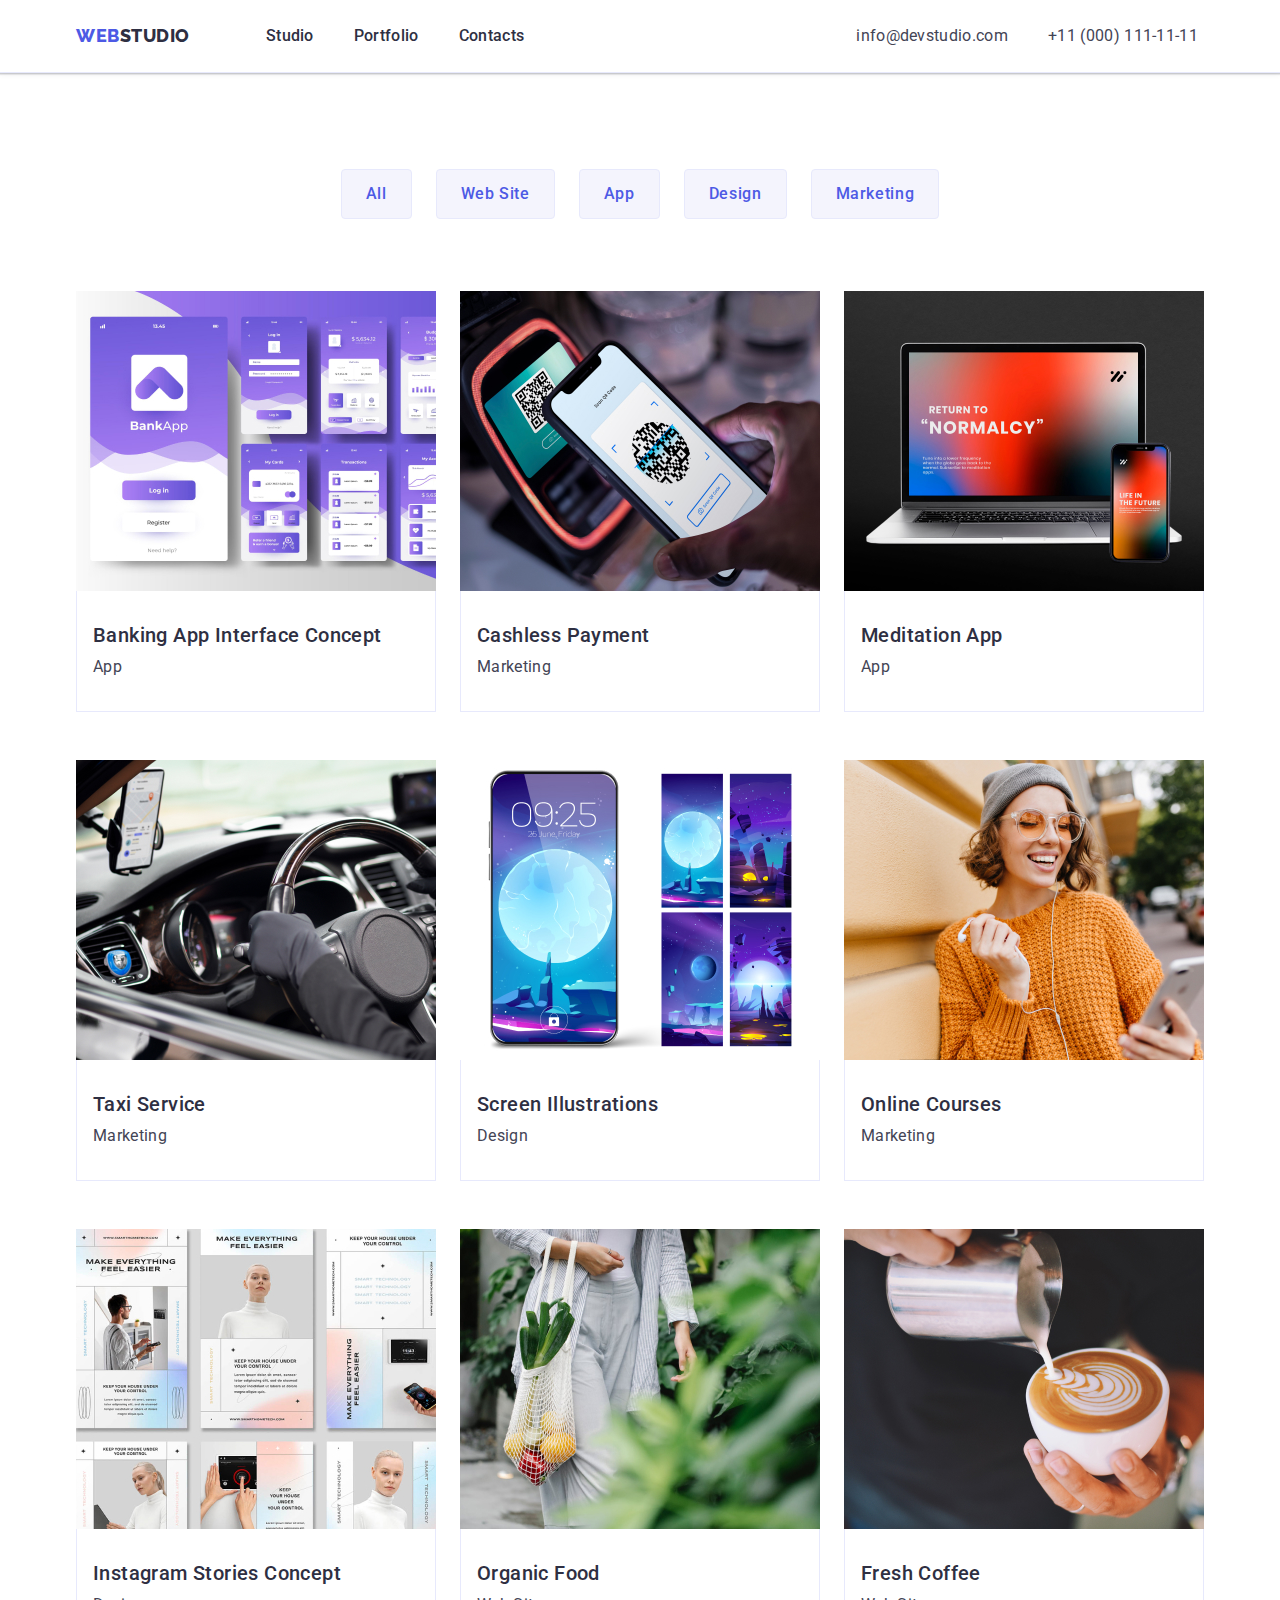
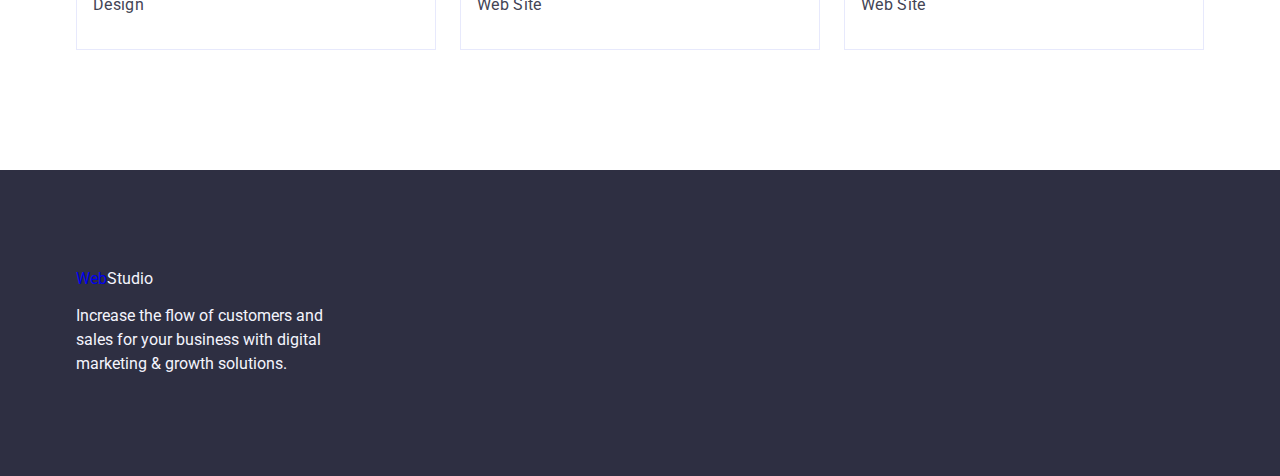
==== portfolio.html @ 4f250718 "Initial commit" ====
<!DOCTYPE html>
<html lang="en">

<head>
    <meta charset="UTF-8">
    <meta http-equiv="X-UA-Compatible" content="IE=edge">
    <meta name="viewport" content="width=device-width, initial-scale=1.0">
    <title>Document</title>
<link rel="preconnect" href="https://fonts.googleapis.com">
<link rel="preconnect" href="https://fonts.gstatic.com" crossorigin>
<link href="https://fonts.googleapis.com/css2?family=Raleway:wght@800&family=Roboto:wght@400;500;700;900&display=swap"
    rel="stylesheet">
<link 
      rel="stylesheet" 
      href="https://cdnjs.cloudflare.com/ajax/libs/modern-normalize/0.6.0/modern-normalize.min.css">
    <link rel="stylesheet" href="./css/style.css">
</head>



<body>
   

        <!--HEAD-->
        <header class="page-header">
            <div class="container main-nav">

                <nav class="main-nav">
                    <a href="./index.html" class="logo-header link">Web<span class="style">Studio</span></a>
        
        
                    <ul class="site-nav list">
                        <li class="item">
                            <a href="./index.html" class="link">Studio</a>
                        </li>
                        <li class="item">
                            <a href="./portfolio.html" class="link">Portfolio</a>
                        </li>
                        <li class="item">
                             <a href="" class="link">Contacts</a>
                        </li>
                    </ul>
                </nav>
                <address class="contact">
                    <ul class="address list">
                      <li class="add"><a class="address-item link" href="mailto:info@devstudio.com">info@devstudio.com</a></li>  
                      <li class="add"><a class="address-item link" href="tel:+110001111111">+11 (000) 111-11-11</a></li>  
                    
                    </ul>
        
                </address>
            </div>
        </header>
        <!--HEAD-END-->
    <main>
    <!--BUTTON-->
    <section class="section-flex">
        <div class="container">
        <h1 hidden>Portfolio</h1>

            <ul class="button list">
                <li class="button-flex"><button class="button-portfolio" type="button">All</button></li>
                <li class="button-flex"><button class="button-portfolio" type="button">Web Site</button></li>
                <li class="button-flex"><button class="button-portfolio" type="button">App</button></li>
                <li class="button-flex"><button class="button-portfolio" type="button">Design</button></li>
                <li class="button-flex"><button class="button-portfolio" type="button">Marketing</button></li>
            </ul>
        
            <ul class="list flex-portfolio">
                    <li class="element-portfolio lis">
                        <a href="" class="link portfolio-icon">
                            <img  class="imgs"  src="./images/img.jpg" alt="Banking App Interface Concept" width="360">
                            <div class="container-flex">

                                <h2 class="portfolio-title">Banking App Interface Concept</h2>
                                <p class="portfolio-text">App</p>
                            </div>
        
                        </a>
                    </li>
                    <li class="element-portfolio lis">
                        <a href="" class="link portfolio-icon">
                            <img  class="imgs" src="./images/img22.jpg" alt="Cashless Payment" width="360"> 
                            <div class="container-flex">

                                <h2 class="portfolio-title">Cashless Payment</h2>
                                <p class="portfolio-text">Marketing</p>
                            </div>
        
                        </a>
                    </li>
                    <li class="element-portfolio lis">
                        <a href="" class="link portfolio-icon">
                            <img class="imgs" src="./images/img23.jpg" alt="Meditation App" width="360">
                            <div class="container-flex">

                                <h2 class="portfolio-title">Meditation App</h2>
                                <p class="portfolio-text">App</p>
                            </div>
        
                        </a>
                    </li>
                    <li class="element-portfolio lis">
                        <a href="" class="link portfolio-icon">
                            <img class="imgs" src="./images/img24.jpg" alt="Taxi Service" width="360">
                            <div class="container-flex">

                                <h2 class="portfolio-title">Taxi Service</h2>
                                <p class="portfolio-text">Marketing</p>
                            </div>
        
                        </a>
                    </li>
                    <li class="element-portfolio lis">
                        <a href="" class="link portfolio-icon">
        
                            <img class="imgs" src="./images/img25.jpg" alt="Screen Illustrations" width="360">
                            <div class="container-flex">

                                <h2 class="portfolio-title">Screen Illustrations</h2>
                                <p class="portfolio-text">Design</p>
                            </div>
        
                        </a>
                    </li>
                    <li class="element-portfolio lis">
                        <a href="" class="link portfolio-icon">
                            <img class="imgs" src="./images/img26.jpg" alt="Online Courses" width="360">
                            <div class="container-flex">

                                <h2 class="portfolio-title">Online Courses</h2>
                                <p class="portfolio-text">Marketing</p>
                            </div>
        
                        </a>
                    </li>
                    <li class="element-portfolio lis">
                        <a href="" class="link portfolio-icon">
                            <img class="imgs" src="./images/img27.jpg" alt="Instagram Stories Concept" width="360">
                            <div class="container-flex">

                                <h2 class="portfolio-title">Instagram Stories Concept</h2>
                                <p class="portfolio-text">Design</p>
                            </div>
        
                        </a>
                    </li>
                    <li class="element-portfolio lis">
                        <a href="" class="link portfolio-icon">
                            <img class="imgs" src="./images/img28.jpg" alt="Organic Food" width="360">
                            <div class="container-flex">

                                <h2 class="portfolio-title">Organic Food</h2>
                                <p class="portfolio-text">Web Site</p>
                            </div>
        
                        </a>
                    </li>
                    <li class="element-portfolio lis">
                        <a href="" class="link portfolio-icon">
                            <img class="imgs" src="./images/img29.jpg" alt="Fresh Coffee" width="360">
                            <div class="container-flex">

                                <h2 class="portfolio-title">Fresh Coffee</h2>
                                <p class="portfolio-text">Web Site</p>
                            </div>
        
                        </a>
                    </li>
                </ul>
            </div>
    
        </section>
    
        <!--SECTION-END-->
    </main>
        <!--FOOTER-->
        
        <footer class="footer link">
                <div class="container">
                <a href="index.html" class="logo link">Web<span class="span-footer">Studio</span></a>
                <p class="footer-text">Increase the flow of customers and sales for your business with digital marketing & growth solutions.</p>
            </div>
            </footer>
   
    </body>
    </html>
---- css/style.css ----
:root {
--background-page:#FFFFFF;
--background-page-portfolio: #E5E5E5;
--color-logo: #4D5AE5;
--color-span-black: #2E2F42;
--color-span-white: #F4F4FD;
--color-site-nav-normal: #2E2F42;
--color-site-nav-hover: #404bbf;
--color-address-item-normal: #434455;
--color-address-item-hover:  #404bbf;
--background-color-first: #2E2F42;
--color-first-title: #FFFFFF;
--color-first-btn: #FFFFFF;
--background-color-first-btn: #4D5AE5;
--background-color-first-btn-hover: #404BBF;
--color-button-portfolio: #4d5ae5;
--color-button-portfolio-hover: #FFFFFF;
--background-color-button-portfolio: #F4F4FD;
--background-color-button-portfolio-hover: #404BBF;
--background-color-hero: #FFFFFF;
--background-color-section: #FFFFFF;
--color-section-title: #2e2f42;
--color-section-caption: #2e2f42;
--color-portfolio-title: #2e2f42;
--color-section-text-portfolio-text: #434455;
--background-color-next: #F4F4FD;
--background-color-footer: #2E2F42;
--color-footer-text: #F4F4FD;
--background-color-social: #4d5ae5;
--fill: #f4f4fd;
--color-customers-link: #8e8f99;
--color-social-text: #FFFFFF;
--background-color-social-footer-link: #4d5ae5;
--fill-footer-icon: #f4f4fd;
--border-color-customers-link-hover: #404bbf;
--color-customers-link-hover: #404bbf;


}





html {
    box-sizing: inherit;
}

*,
*::before,
*::after {
    box-sizing: border-box;
}






body {
  



   color: #434455;
   background-color: var(--background-page);
   font-family: 'Roboto',sans-serif

}
.page {
color:#2E2F42;
background-color: var(--background-page-portfolio);
}


/*HEADERRRRRRRRRRRRRRRRRRRRRRRRRRRRRRRRRRRRRRRRRRRRRRRRRRRRRRRR*/
.page-header {
    box-shadow: 0px 2px 1px rgba(46, 47, 66, 0.08),
        0px 1px 1px rgba(46, 47, 66, 0.16),
        0px 1px 6px rgba(46, 47, 66, 0.08);;
}
.list {
    list-style: none;
}

.link {
    text-decoration: none;
}
.link.logo {
    text-decoration: none;
}


.container {
    
    margin-left: auto;
    margin-right: auto;
    width: 1158px;
    padding-left: 15px;
    padding-right: 15px;
}

.container-header {
    display: flex;
    align-items: center;
    
  
}

.logo-header {
   
    margin-right: 76px;
   

    font-family: Raleway,sans-serif;
    font-size: 18px;
    line-height: 1.17;
    color: var(--color-logo);
    font-weight: 800;
    letter-spacing: 0.03em;
    text-transform: uppercase;
}





/*site nav*/



span {
    color: var(--color-span-black);
}
.site-nav {
    margin: 0;
    padding: 0;
}
.site-nav {
    display: flex;
    
}


.site-nav .item:not(:last-child) {
    margin-right: 40px;
}





.site-nav .link { 
   display: block;
   padding-top: 24px;
   padding-bottom: 24px;


    font-size: 16px;
    line-height: 1.5;
    color: var(--color-site-nav-normal);
    font-weight: 500;
    letter-spacing: 0.02em;
}

.site-nav .link:hover,
.site-nav .link:focus {
    color: var(--color-site-nav-hover);
}

/*addres*/ 
.address {
    margin: 0;
    padding: 0;
}

.contact {
    font-style: normal;
}
.address {
    display: flex;
    margin-left: 332px;

   
}
.address .add:not(:last-child) {
    margin-right: 40px;
}
.address .link {
    
    
    display: block;
    padding-top: 24px;
    padding-bottom: 24px;
}





 .main-nav {
    display: flex;
    align-items: center;
    
    
 }



/*main*/

/*first-section 111111111111111111111111111111111111111111111*/
.office {
    background-image: linear-gradient(rgba(46, 47, 66, 0.7),
     rgba(46, 47, 66, 0.7)),
     url(../images/people-office2.jpg);
    max-width: 1440px;
    height: 600px;
    background-repeat: no-repeat;
    background-size: cover;
    background-position: center;

}

.office {
    background-color:var(--background-color-first);
    text-align: center;
    padding: 188px 0;
    margin-left: auto;
    margin-right: auto;
   
}
.first-title {
    max-width: 496px;
    margin-top: 0;
    margin-bottom: 48px;
    margin-right: auto;
    margin-left: auto;



    font-size: 56px;
    line-height: 1.07;
    color: var(--color-first-title); 
   
    letter-spacing: 0.02em;
}




.section.list {
    list-style: none;
}
.first-btn {
    display: block;
    min-width: 169px;
    height: 56px;
    border-radius: 4px;
    border: none;
    cursor: pointer;
    margin-right: auto;
    margin-left: auto;

    
    

    font-family: "Roboto", sans-serif;
    font-weight: 500;
    letter-spacing: 0.04em;
    font-size: 16px;
    line-height: 1.5;
    color: var(--color-first-btn);
    background-color: var(--background-color-first-btn);
    cursor: pointer;
    text-align: center;
}

.first-btn:hover,
.first-btn:focus {
    background-color: var(--background-color-first-btn-hover); 
}





.first-btn:hover,
.first-btn:focus {

}




/*2 SECTION   22222222222222222222222222222222222222222222222222222222222222*/




.section-text {
    margin-top: 0;
    margin-bottom: 0;
    text-align: justify;



    font-style: Regular;
    font-size: 16px;
    line-height: 1.5;
    color: var(--color-section-text-portfolio-text);
    letter-spacing: 0.02em;
}

.section {
    padding-top: 120px;
    padding-bottom: 120px;

   
    background-color: var(--background-color-section);
   
}

.flex-caption {
   margin: 0;
   display: flex;
   padding: 0;
  
   
}


.list-item:nth-child(4n) {
    margin-right: 0px;
}

.list-item {
    
    flex-basis: calc((100% - 72px) / 4);
    margin-right: 24px;
    
  
 }
.section-title-flex {
   margin-top: 0;
   margin-bottom: 8px;
    
    font-size: 20px;
    line-height: 1.2;
    color: var(--color-section-title);
    font-weight: 500;
    letter-spacing: 0.02em;

}

.antenna {
    display: flex;
    align-items: center;
    justify-content: center;
    height: 112px;
    background-color: #f4f4fd;
    border-radius: 4px;
    margin-bottom: 8px;
}
  

/*3333333333333333333333333333333333333333333333333*/
.section-three {
    padding-top: 0;
    padding-bottom: 120px;
}
.section-caption {
    margin-bottom: 72px;
    margin-top: 0;

    font-size: 36px;
    line-height: 1.1;
    text-align: center;
    letter-spacing: 0.02em;
    text-transform: capitalize;
    color: var(--color-section-caption);

}

.flex-container {
    display: flex;
    margin: 0;
    padding: 0;
    
}

.picture {
    margin-right: 24px;
    flex-basis: calc((100% - 48px) / 3);
}
.picture:nth-child(3n) {
     margin-right: 0px;
    
}
   


/*444444444444444444444444444444444444444444444444444444*/
.social-link-list {
    padding: 0;
    margin: 0;
}

.social-link-list {
    display: flex;
    justify-content: center;
   gap: 24px;
   
}
.icons {
    width: 40px;
    height: 40px;
    
    
}
.icons:nth-child(4n) {
    margin-right: 0px;
    
}

.social-link {
   
    justify-content: center;
    align-items: center;
    border-radius: 50%;
    width: 100%;
    height: 100%;
    display: flex;
   
    background-color: var(--background-color-social);

}
.social-link:hover,
.social-link:focus {
    background-color: #404bbf;
}
.social-icon {
    fill:var(--fill);
   
}

.flex-caption-next { 
    display: flex;
 
    margin: 0;
    padding: 0;
}

.hero:nth-child(4n) {
    margin-right: 0px;
    
}
.hero {
    flex-basis: calc((100% - 72px) / 4);
    background-color: var(--background-color-hero);
     margin-right: 24px;
    border-radius: 0px 0px 4px 4px;
    box-shadow:  0px 1px 6px rgba(46, 47, 66, 0.08),
        0px 1px 1px rgba(46, 47, 66, 0.16),
        0px 2px 1px rgba(46, 47, 66, 0.08);


}



.next {
    background-color: var(--background-color-next); 
    padding: 120px 0;
}

.flex-next {
    padding: 32px 16px;
    padding: 32px 0;
   
   
}
.section-title {
    margin-top: 0;
    text-align: center;
    margin-bottom: 8px;
    font-size: 20px;
    line-height: 1.2;
    color: var(--color-section-title);
    font-weight: 500;
    letter-spacing: 0.02em;

}
.section-text-flex {
    margin-top: 0;
    margin-bottom: 0;
    text-align: center;
    margin-bottom: 8px;
   
    font-style: Regular;
    font-size: 16px;
    line-height: 1.5;
    color: var(--color-section-text-portfolio-text);
    letter-spacing: 0.02em;
}
/* 555555555555555555555555555555555555555555555555555555555555555555555555555555555*/
.customers-icon {
    padding: 0;
    margin: 0;
}
.customers {
    padding-top: 120px;
    padding-bottom: 120px;
}
.customers-icon {
    display: flex;
    gap: 24px;
}
.customers-item {
    width: calc((100% - 120px) / 6);
    height: 88px;

}
.customers-item:nth-child(6n) {
    margin-right: 0px;

}

.customers-link {
    width: 100%;
    height: 100%;
    border: 1px solid #8e8f99;
    border-radius: 4px;
    display: flex;
    align-items: center;
    justify-content: center;
    color: var(--color-customers-link);

   
}

.customers-link:hover,
.customers-link:focus {
    border-color: var(--border-color-customers-link-hover);
    color: var(--color-customers-link-hover);
}
.icon-svg {
    fill: currentColor;
}



/*FOOTERRRRRRRRRRRRRRRRRRRRRRRRRRRRRRRRRRRRRRRRRRRRRRRRRR*/

.social-footer {
    margin: 0;
    padding: 0;
}

.container-icon {
    display: flex;
    align-items: baseline;
}

.social-text {
    margin: 0;
    padding: 0;
}
.social-text {
   margin-bottom: 16px;
   
    font-weight: 500;
    font-size: 16px;
    line-height: 1.5;
    letter-spacing: 0.02em;
    color: var(--color-social-text);
   
    
   
}



.social-footer {
    display: flex;
    gap: 16px;
    
}
.social-footer-item {
    width: 40px;
    height: 40px;
}

.social-footer-link {
    width: 100%;
    height: 100%;
    background-color: var(--background-color-social-footer-link);
    display: flex;
    border-radius: 50%;
    align-items: center;
    justify-content:center;
   
}

.social-footer-link:hover,
.social-footer-link:focus {
    background-color: #31d0aa;
}

.footer-icon {
    fill: var(--fill-footer-icon);
    
}
.footer-container {
    margin-right: 120px;
}

span.span-footer {
    color: var(--color-span-white);
}

.footer {
    background-color:var(--background-color-footer);
   padding-top: 100px;
   padding-bottom: 100px;
    

}

.footer-text {
    margin-top: 0;
    margin-bottom: 0;
    max-width: 264px;
    font-size: 16px;
    line-height: 1.5;
    color:var(--color-footer-text);
   
}


.footer.link {
    text-decoration: none;
}

.span-footer {
    margin-bottom:0;
}
.logo {
    display: inline-block;
   margin-bottom: 16px;
}


/*PORTFOLIOOOOOOOOOOOOOOOOOOOOOOOOOOOOOOOOOOOOOOOOOOOOOOOOOOOOOOOOOOOOOOOOO*/
.button {
    margin: 0;
    padding: 0;
}
.flex-portfolio {
    margin: 0;
    padding: 0;
}
.imgs {
    display: block;
}
.portfolio-text {
    margin-top: 0;
    margin-bottom: 0;
    font-size: 16px;
    line-height: 1.5;
    letter-spacing: 0.02em;
    color: var(--color-section-text-portfolio-text);
     }
.page-header {

    border-bottom: 1px solid #e7e9fc;
}

.address-item {
    font-style: normal;
    font-size: 16px;
    line-height: 1.5;
    color: var(--color-address-item-normal);
    letter-spacing: 0.02em;
}

.address-item.link:hover,
.address-item.link:focus {
    color: var(--color-address-item-hover);
}
  
.section-flex {
    padding: 96px 0 120px;
}
.button-flex {
}


.button {
    display: flex;
    gap: 24px;
    justify-content: center;
    margin-bottom: 72px;
   
}

.button-portfolio {
    
    
    padding: 12px 24px;
    border: 1px solid #e7e9fc;
    border-radius: 4px;
   
    font-family: "Roboto", sans-serif;
    font-weight: 500;
    font-size: 16px;
    line-height: 1.5;
    letter-spacing: 0.04em;
    cursor: pointer;
    color: var(--color-button-portfolio);
    background-color: var(--background-color-button-portfolio);
    text-align: center;


}
.button-portfolio:nth-child(5n) {
    margin-right: 0;
}
.button-portfolio:hover,
.button-portfolio:focus {
    box-shadow: 0px 3px 1px rgba(0, 0, 0, 0.1),
            0px 2px 1px rgba(0, 0, 0, 0.08), 0px 2px 2px rgba(0, 0, 0, 0.12);
}

.portfolio-icon {
    display: block;
}
.portfolio-icon:hover,
.portfolio-icon:focus {
    box-shadow: 0px 1px 6px rgba(46, 47, 66, 0.08),
     0px 1px 1px rgba(46, 47, 66, 0.16),
      0px 2px 1px rgba(46, 47, 66, 0.08);
}

.flex-portfolio {
  
    padding: 0;
    flex-wrap: wrap;
    display: flex;
    
    
    flex-wrap: wrap;
    row-gap: 48px;
    column-gap: 24px;
} 


.element-portfolio {
width: calc((100% - 48px) / 3);
     
}
.element-portfolio:nth-child(3n) {
    margin-right: 0;
}





.container-flex {
    padding: 32px 16px;
    border: 1px solid #e7e9fc;
    border-top: none;
   /*margin-bottom: 8px;*/
}


.portfolio-title {
   margin-top: 0;
   
}
.portfolio-title {
    margin-bottom: 8px;
    font-weight: 500;
    font-size: 20px;
    line-height: 1.2;
    letter-spacing: 0.02em;
    color: var(--color-portfolio-title);

}
.button-portfolio:hover,
.button-portfolio:focus {
    color: var(--color-button-portfolio-hover);
    border: 1px solid transparent;
}

.button-portfolio:hover,
.button-portfolio:focus {
    background-color: var(--background-color-button-portfolio-hover);
    border: 1px solid transparent;

}
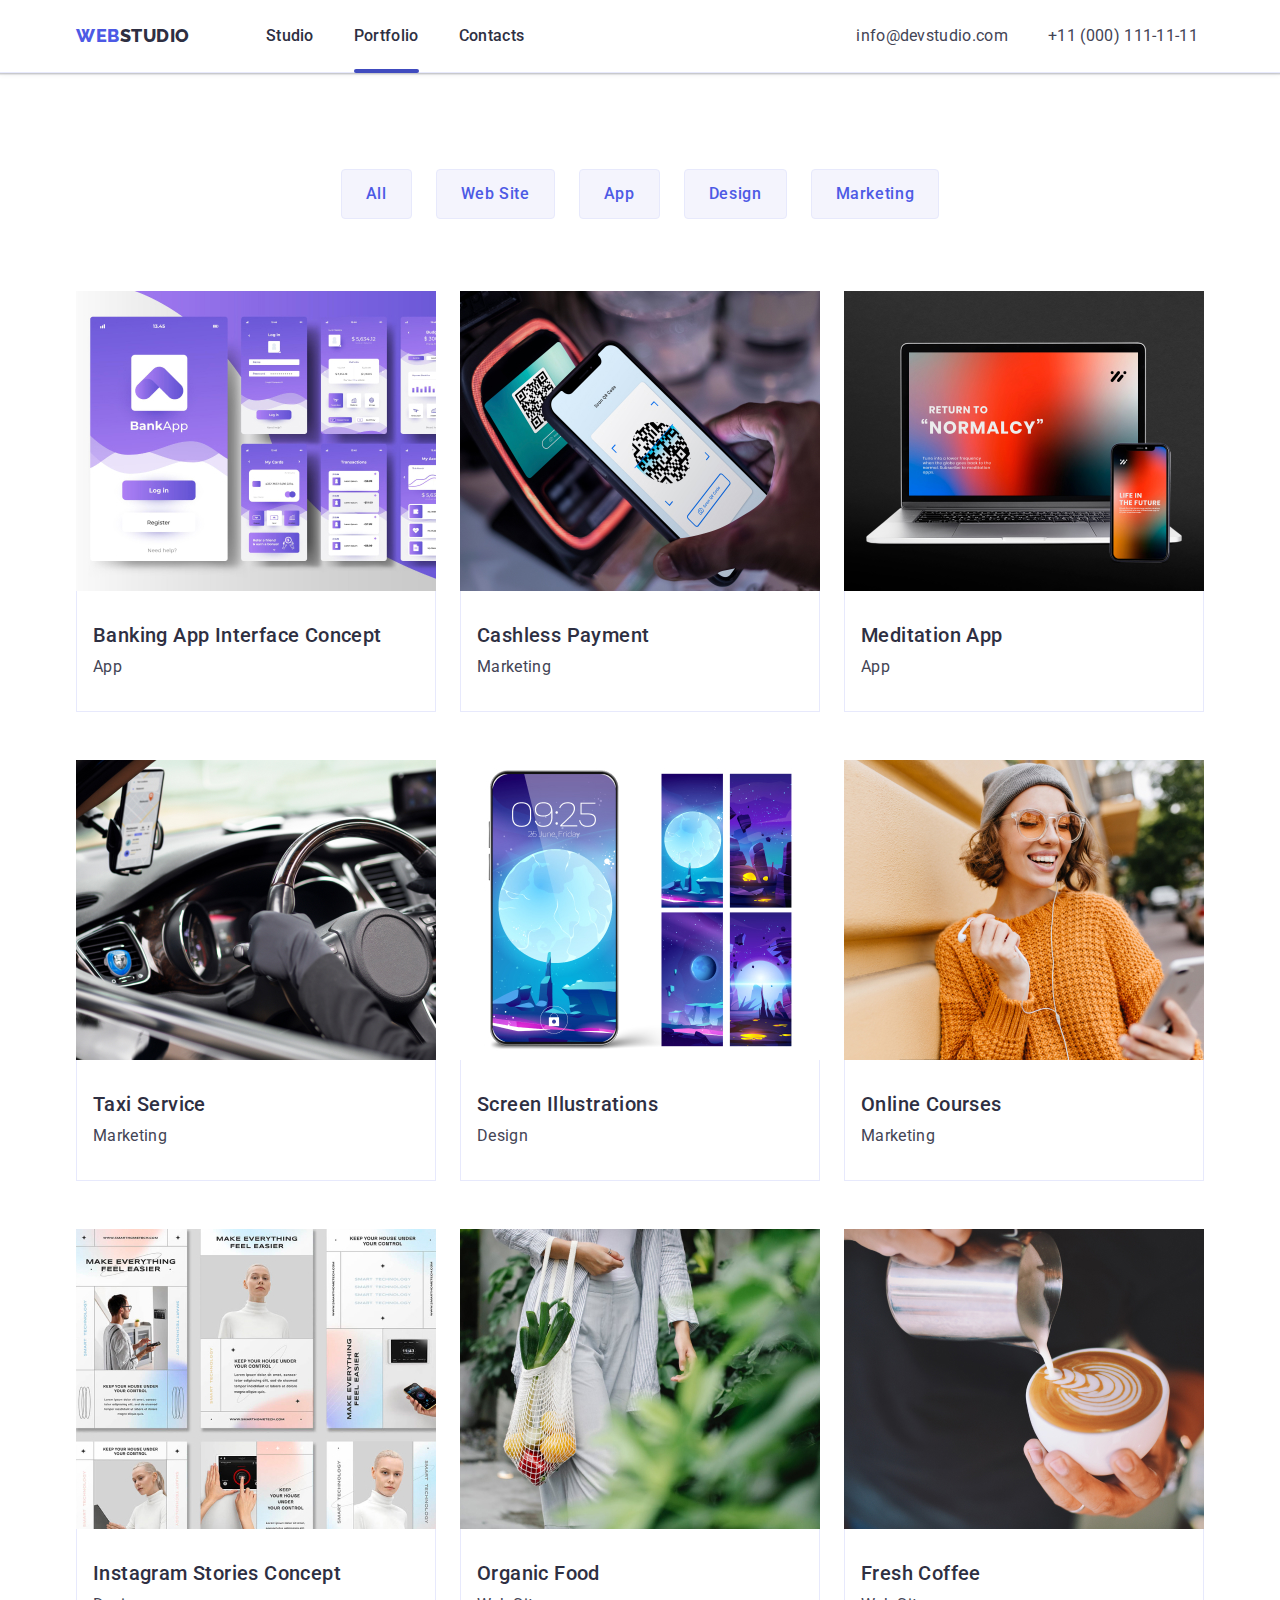
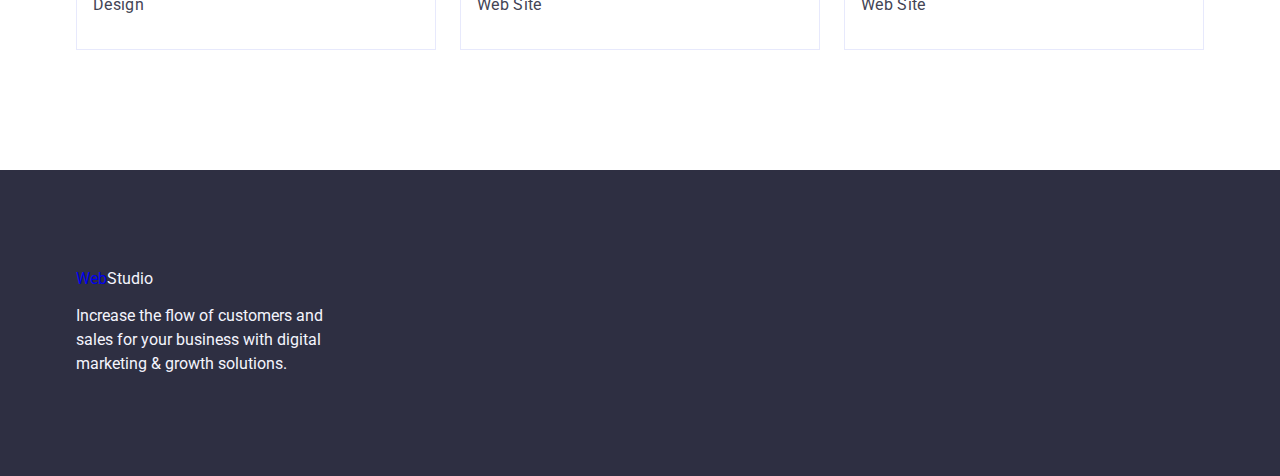
==== commit 22affc97: "summary" ====
--- a/portfolio.html
+++ b/portfolio.html
@@ -34,7 +34,7 @@
                             <a href="./index.html" class="link">Studio</a>
                         </li>
                         <li class="item">
-                            <a href="./portfolio.html" class="link">Portfolio</a>
+                            <a href="./portfolio.html" class="link current">Portfolio</a>
                         </li>
                         <li class="item">
                              <a href="" class="link">Contacts</a>
--- a/css/style.css
+++ b/css/style.css
@@ -150,10 +150,26 @@
 
 
 
-.site-nav .link { 
-   display: block;
-   padding-top: 24px;
-   padding-bottom: 24px;
+
+.site-nav .link:hover,
+.site-nav .link:focus {
+    color: var(--color-site-nav-hover);
+} 
+
+.item .link {
+    transition-property: color;
+    transition-duration: 250ms;
+    transition-timing-function: cubic-bezier(0.4, 0, 0. 2,1);
+}
+.item .link:hover,
+.item .link:focus {
+    color: var(--color-site-nav-hover);
+}
+.site-nav .link {
+    position: relative;
+    display: block;
+    padding-top: 24px;
+    padding-bottom: 24px;
 
 
     font-size: 16px;
@@ -163,11 +179,23 @@
     letter-spacing: 0.02em;
 }
 
-.site-nav .link:hover,
-.site-nav .link:focus {
-    color: var(--color-site-nav-hover);
-}
-
+
+.current::after {
+    position: absolute;
+    content: '';
+    display: block;
+    width: 100%;
+    height: 4px;
+    border-radius: 2px;
+    background-color: #404BBF;
+    bottom: -1px;
+}
+.current::after,
+.current::after:hover,
+.current::after:hover {
+   background-color:#404BBF;
+}
+/*adressssssssssssssssssssssssssssssssssssssssssssssssssssss*/
 /*addres*/ 
 .address {
     margin: 0;
@@ -262,9 +290,6 @@
     margin-right: auto;
     margin-left: auto;
 
-    
-    
-
     font-family: "Roboto", sans-serif;
     font-weight: 500;
     letter-spacing: 0.04em;
@@ -281,14 +306,21 @@
     background-color: var(--background-color-first-btn-hover); 
 }
 
-
-
-
+.first-btn {
+    transition-property: color, background-color;
+    transition-duration: 250ms;
+    transition-timing-function: cubic-bezier(0.4, 0, 0,2, 1);
+}
 
 .first-btn:hover,
 .first-btn:focus {
-
-}
+    border-radius: 4px;
+    color: var(--color-first-btn);
+    background-color: var(--background-color-first-btn-hover);
+
+}
+
+
 
 
 
@@ -437,12 +469,25 @@
 }
 .social-link:hover,
 .social-link:focus {
-    background-color: #404bbf;
+    background-color: var(--background-color-social)
 }
 .social-icon {
     fill:var(--fill);
    
 }
+
+.social-link {
+    transition-property: border-radius, background-color;
+    transition-duration: 250ms;
+    transition-timing-function: cubic-bezier(0.4, 0, 0.2, 1);
+}
+
+.social-link:hover,
+.social-link:focus {
+    border-radius: 50%;
+    background-color: #31d0aa;
+}
+
 
 .flex-caption-next { 
     display: flex;
@@ -605,6 +650,17 @@
 .social-footer-link:hover,
 .social-footer-link:focus {
     background-color: #31d0aa;
+}
+
+.social-footer-link {
+    transition-property: border-radius, background-color;
+    transition-duration: 250ms;
+    transition-timing-function: cubic-bezier(0.4, 0, 0.2, 1);
+
+}
+.social-footer-link {
+    border-radius: 50%;
+    background-color: var(--background-color-social-footer-link);
 }
 
 .footer-icon {
@@ -731,6 +787,20 @@
     box-shadow: 0px 3px 1px rgba(0, 0, 0, 0.1),
             0px 2px 1px rgba(0, 0, 0, 0.08), 0px 2px 2px rgba(0, 0, 0, 0.12);
 }
+.button-portfolio {
+    transition-property: border, color, box-shadow, background-color;
+    transition-duration: 250ms;
+    transition-timing-function: cubic-bezier(0.4, 0, 0.2, 1);
+}
+.button-portfolio:hover,
+.button-portfolio:focus {
+    border-radius: 4px;
+    border: 1px solid transparent;
+    box-shadow: 0px 3px 1px rgba(0, 0, 0, 0.1),
+    0px 2px 1px rgba(0, 0, 0, 0.08), 0px 2px 2px rgba(0, 0, 0, 0.12);
+    color: var(--color-button-portfolio);
+    background-color: var(--background-color-button-portfolio);
+}
 
 .portfolio-icon {
     display: block;
@@ -799,4 +869,34 @@
     background-color: var(--background-color-button-portfolio-hover);
     border: 1px solid transparent;
 
+}
+
+
+
+
+
+/*modalllllllllllllllllllllllllllllllllllllllllllll*/
+.backdrop {
+    position: fixed;
+    top: 0;
+    left: 0;
+    width: 100%;
+    height: 100%;
+    background-color: rgba(255, 165, 0, 0.5);
+}
+.backdrop.is-hidden {
+    opacity: 0;
+    pointer-events: none;
+
+}
+.modal {
+    position: absolute;
+    top: 50%;
+    left: 50%;
+    transform: translate(-50%, -50%);
+
+    min-height: 300px;
+    min-width: 400px;
+    padding: 15px;
+    background-color: #FFFFFF;
 }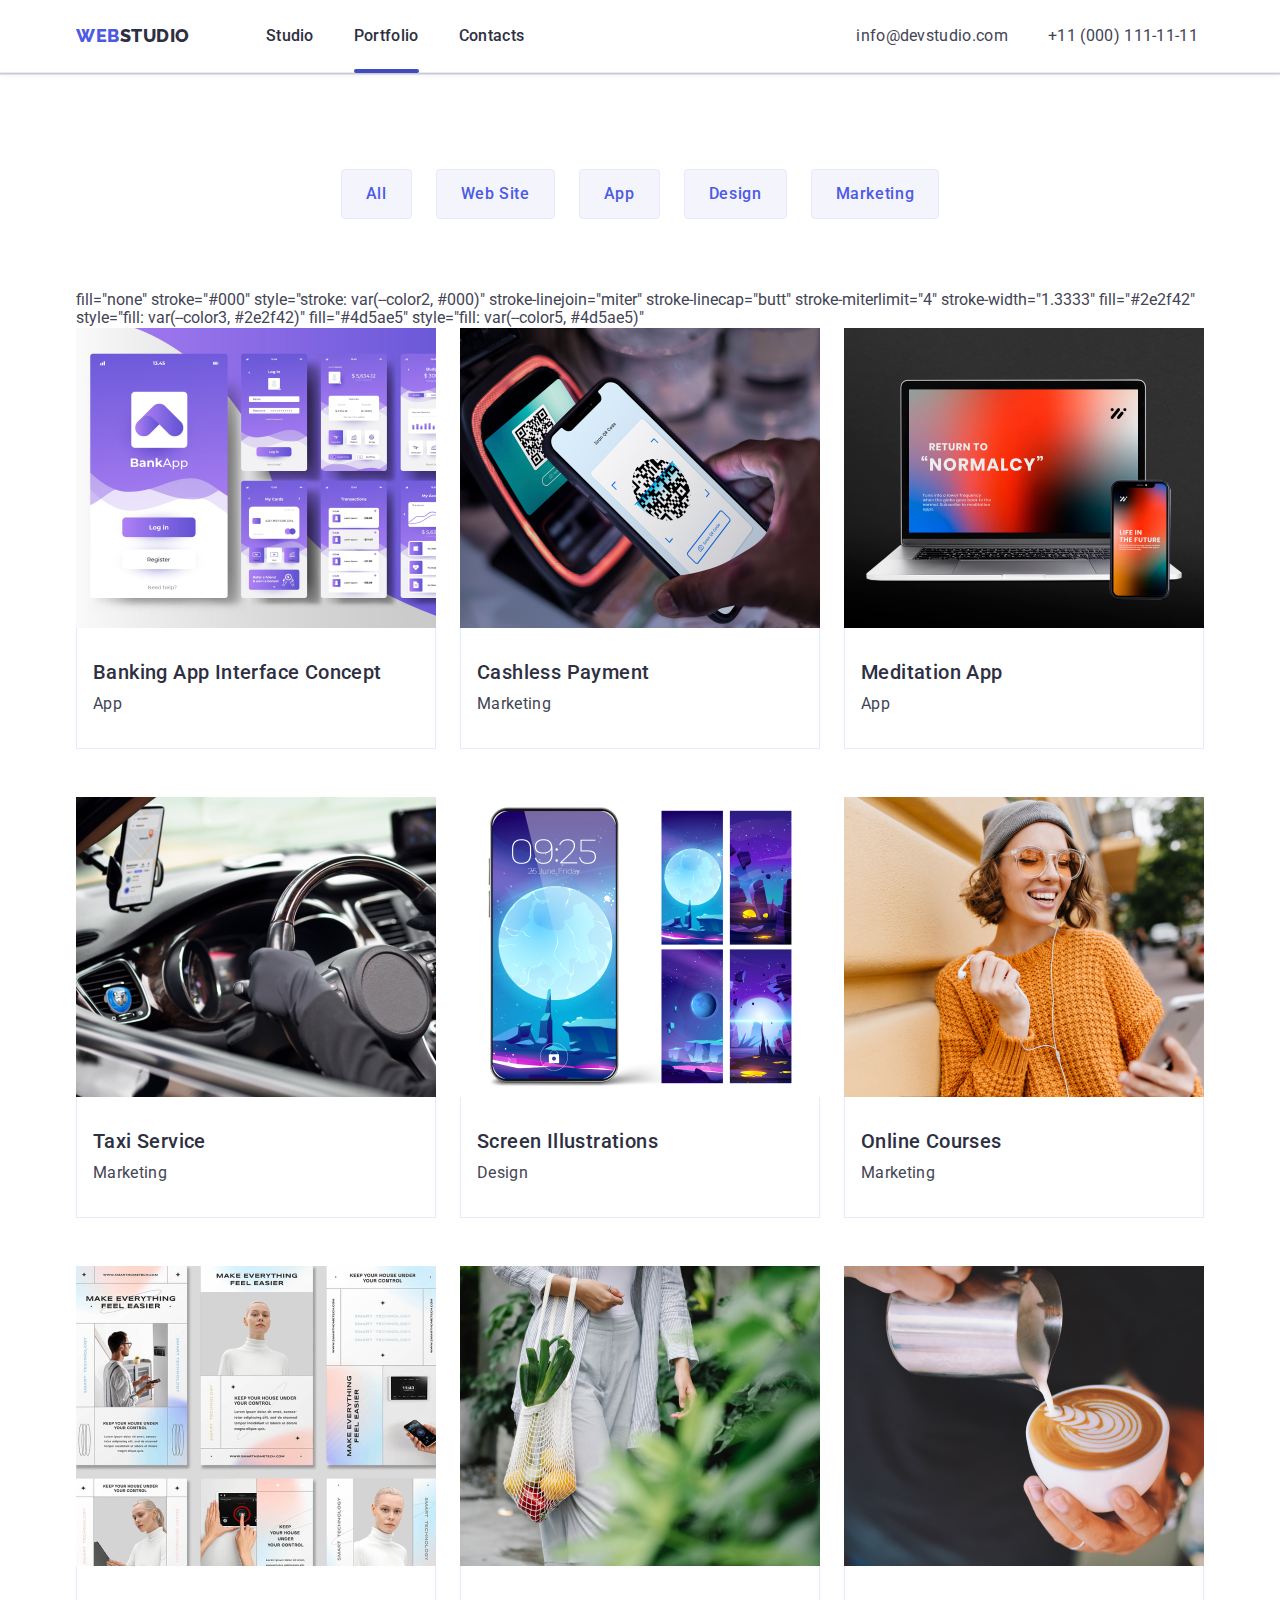
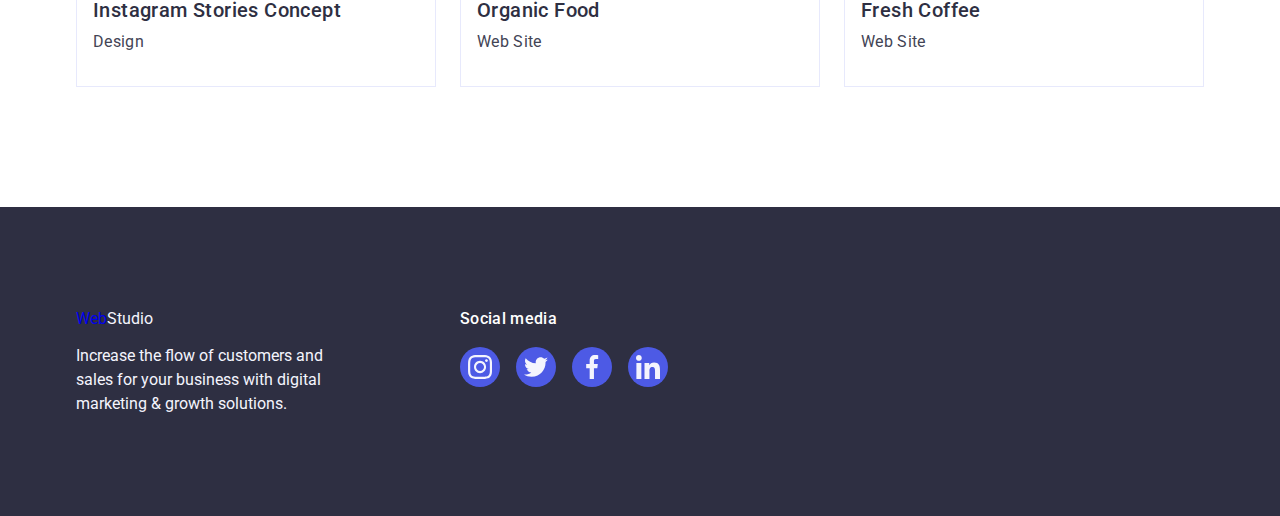
==== commit 41fcb512: "summary" ====
--- a/portfolio.html
+++ b/portfolio.html
@@ -21,7 +21,7 @@
 <body>
    
 
-        <!--HEAD-->
+        <!--HEADDDDDDDDDDDDDDDDDDDDDDDDDDDDDDDDDDDDDDDDDDDDDDDDDDDDDDDDDDDDDDDDDDDDDDDDDDDDD-->
         <header class="page-header">
             <div class="container main-nav">
 
@@ -51,9 +51,9 @@
                 </address>
             </div>
         </header>
-        <!--HEAD-END-->
+       
     <main>
-    <!--BUTTON-->
+    <!--BUTTONNNNNNNNNNNNNNNNNNNNNNNNNNNNNNNNNNNNNNNNNNNNNNNNNNNNNNNNNNNNNNNNNNNNNNNNNNNNNNNNNNNNNNNNNNNNNNNNN-->
     <section class="section-flex">
         <div class="container">
         <h1 hidden>Portfolio</h1>
@@ -65,22 +65,59 @@
                 <li class="button-flex"><button class="button-portfolio" type="button">Design</button></li>
                 <li class="button-flex"><button class="button-portfolio" type="button">Marketing</button></li>
             </ul>
+            <!--SECTIONNNNNNNNNNNNNNNNNNNNNNNNNNNNNNNNNNNNNNNNNNNNNNNNNNNNNNNNNNNNNNNNNNNNNNNNNNNNNNNNNNNNNNNN  -->
+
+
+            fill="none" stroke="#000" style="stroke: var(--color2, #000)" stroke-linejoin="miter" stroke-linecap="butt"
+            stroke-miterlimit="4" stroke-width="1.3333"
+
+            fill="#2e2f42" style="fill: var(--color3, #2e2f42)"
+            fill="#4d5ae5" style="fill: var(--color5, #4d5ae5)"
         
             <ul class="list flex-portfolio">
                     <li class="element-portfolio lis">
                         <a href="" class="link portfolio-icon">
-                            <img  class="imgs"  src="./images/img.jpg" alt="Banking App Interface Concept" width="360">
-                            <div class="container-flex">
+                      
+                <div class="box">
+
+                    <img  class="imgs"  src="./images/img.jpg" alt="Banking App Interface Concept" width="360">
+                    <div class="overlay">
+                        
+                        <p class="overlay-label">14 Stylish and User-Friendly App Design Concepts · Task Manager App · Calorie Tracker App ·
+                            Exotic Fruit Ecommerce App ·
+                            Cloud Storage App</p>
+                            
+                        </div>
+                        
+                    </div>
+               
+                            <div class="container-flex ">
 
                                 <h2 class="portfolio-title">Banking App Interface Concept</h2>
                                 <p class="portfolio-text">App</p>
                             </div>
         
-                        </a>
-                    </li>
-                    <li class="element-portfolio lis">
-                        <a href="" class="link portfolio-icon">
-                            <img  class="imgs" src="./images/img22.jpg" alt="Cashless Payment" width="360"> 
+                        
+                        </a>
+
+                       
+
+
+                    </li>
+                    <li class="element-portfolio lis">
+                        <a href="" class="link portfolio-icon">
+                        <div class="box">
+
+                           
+                            <img  class="imgs" src="./images/img22.jpg" alt="Cashless Payment" width="360">
+                            
+                            <div class="overlay">
+                                <p class="overlay-label">14 Stylish and User-Friendly App Design Concepts · Task Manager App · Calorie Tracker App ·
+                                    Exotic Fruit Ecommerce App ·
+                                    Cloud Storage App</p>
+                            
+                            </div>
+                        </div>
                             <div class="container-flex">
 
                                 <h2 class="portfolio-title">Cashless Payment</h2>
@@ -91,7 +128,18 @@
                     </li>
                     <li class="element-portfolio lis">
                         <a href="" class="link portfolio-icon">
+                            <div class="box">
                             <img class="imgs" src="./images/img23.jpg" alt="Meditation App" width="360">
+                            
+                            
+                                <div class="overlay">
+                                <p class="overlay-label">14 Stylish and User-Friendly App Design Concepts · Task Manager App · Calorie Tracker App ·
+                                    Exotic Fruit Ecommerce App ·
+                                    Cloud Storage App</p>
+                            
+                            </div>
+                            </div>
+                          
                             <div class="container-flex">
 
                                 <h2 class="portfolio-title">Meditation App</h2>
@@ -102,7 +150,16 @@
                     </li>
                     <li class="element-portfolio lis">
                         <a href="" class="link portfolio-icon">
+                            <div class="box">
                             <img class="imgs" src="./images/img24.jpg" alt="Taxi Service" width="360">
+
+                            <div class="overlay">
+                                <p class="overlay-label">14 Stylish and User-Friendly App Design Concepts · Task Manager App · Calorie Tracker App ·
+                                    Exotic Fruit Ecommerce App ·
+                                    Cloud Storage App</p>
+                            
+                            </div>
+                            </div>
                             <div class="container-flex">
 
                                 <h2 class="portfolio-title">Taxi Service</h2>
@@ -113,8 +170,16 @@
                     </li>
                     <li class="element-portfolio lis">
                         <a href="" class="link portfolio-icon">
+                            <div class="box">
         
                             <img class="imgs" src="./images/img25.jpg" alt="Screen Illustrations" width="360">
+                            <div class="overlay">
+                                <p class="overlay-label">14 Stylish and User-Friendly App Design Concepts · Task Manager App · Calorie Tracker App ·
+                                    Exotic Fruit Ecommerce App ·
+                                    Cloud Storage App</p>
+                            
+                            </div>
+                            </div>
                             <div class="container-flex">
 
                                 <h2 class="portfolio-title">Screen Illustrations</h2>
@@ -125,7 +190,15 @@
                     </li>
                     <li class="element-portfolio lis">
                         <a href="" class="link portfolio-icon">
+                            <div class="box">
                             <img class="imgs" src="./images/img26.jpg" alt="Online Courses" width="360">
+                            <div class="overlay">
+                                <p class="overlay-label">14 Stylish and User-Friendly App Design Concepts · Task Manager App · Calorie Tracker App ·
+                                    Exotic Fruit Ecommerce App ·
+                                    Cloud Storage App</p>
+                            
+                            </div>
+                            </div>
                             <div class="container-flex">
 
                                 <h2 class="portfolio-title">Online Courses</h2>
@@ -136,7 +209,15 @@
                     </li>
                     <li class="element-portfolio lis">
                         <a href="" class="link portfolio-icon">
+                            <div class="box">
                             <img class="imgs" src="./images/img27.jpg" alt="Instagram Stories Concept" width="360">
+                            <div class="overlay">
+                                <p class="overlay-label">14 Stylish and User-Friendly App Design Concepts · Task Manager App · Calorie Tracker App ·
+                                    Exotic Fruit Ecommerce App ·
+                                    Cloud Storage App</p>
+                            
+                            </div>
+                            </div>
                             <div class="container-flex">
 
                                 <h2 class="portfolio-title">Instagram Stories Concept</h2>
@@ -147,7 +228,16 @@
                     </li>
                     <li class="element-portfolio lis">
                         <a href="" class="link portfolio-icon">
+                            <div class="box">
                             <img class="imgs" src="./images/img28.jpg" alt="Organic Food" width="360">
+
+                            <div class="overlay">
+                                <p class="overlay-label">14 Stylish and User-Friendly App Design Concepts · Task Manager App · Calorie Tracker App ·
+                                    Exotic Fruit Ecommerce App ·
+                                    Cloud Storage App</p>
+                            
+                            </div>
+                            </div>
                             <div class="container-flex">
 
                                 <h2 class="portfolio-title">Organic Food</h2>
@@ -158,7 +248,15 @@
                     </li>
                     <li class="element-portfolio lis">
                         <a href="" class="link portfolio-icon">
+                            <div class="box">
                             <img class="imgs" src="./images/img29.jpg" alt="Fresh Coffee" width="360">
+                            <div class="overlay">
+                                <p class="overlay-label">14 Stylish and User-Friendly App Design Concepts · Task Manager App · Calorie Tracker App ·
+                                    Exotic Fruit Ecommerce App ·
+                                    Cloud Storage App</p>
+                            
+                            </div>
+                            </div>
                             <div class="container-flex">
 
                                 <h2 class="portfolio-title">Fresh Coffee</h2>
@@ -172,16 +270,62 @@
     
         </section>
     
-        <!--SECTION-END-->
+       
     </main>
-        <!--FOOTER-->
-        
-        <footer class="footer link">
-                <div class="container">
-                <a href="index.html" class="logo link">Web<span class="span-footer">Studio</span></a>
-                <p class="footer-text">Increase the flow of customers and sales for your business with digital marketing & growth solutions.</p>
+        
+            <footer class="footer link">
+                <div class="container-icon container">
+            
+                    <div class="footer-container">
+                        <a href="index.html" class="logo link">Web<span class="span-footer">Studio</span></a>
+                        <p class="footer-text">Increase the flow of customers and sales for your business with digital marketing &
+                            growth
+                            solutions.</p>
+                    </div>
+                    <div>
+            
+                        <p class="social-text">Social media</p>
+                        <ul class="social-footer list">
+                            <li class="social-footer-item">
+                                <a href="" class="social-footer-link">
+                                    <svg width="24" height="24" class="footer-icon">
+                                        <use href="./images/icons.svg#icon-instagram-2"></use>
+                                    </svg>
+                                </a>
+            
+                            </li>
+                            <li class="social-footer-item">
+                                <a href="" class="social-footer-link">
+                                    <svg width="24" height="24" class="footer-icon">
+                                        <use href="./images/icons.svg#icon-twitter-1"></use>
+                                    </svg>
+                                </a>
+            
+                            </li>
+                            <li class="social-footer-item">
+                                <a href="" class="social-footer-link">
+                                    <svg width="24" height="24" class="footer-icon">
+                                        <use href="./images/icons.svg#icon-facebook-1"></use>
+                                    </svg>
+                                </a>
+            
+                            </li>
+                            <li class="social-footer-item">
+                                <a href="" class="social-footer-link">
+                                    <svg width="24" height="24" class="footer-icon">
+                                        <use href="./images/icons.svg#icon-linkedin-1"></use>
+                                    </svg>
+                                </a>
+            
+                            </li>
+                        </ul>
+                    </div>
+            
+            
+            
+            </footer>
             </div>
-            </footer>
+
    
     </body>
     </html>--- a/css/style.css
+++ b/css/style.css
@@ -588,6 +588,7 @@
 .customers-link:focus {
     border-color: var(--border-color-customers-link-hover);
     color: var(--color-customers-link-hover);
+    color: #404bbf;;
 }
 .icon-svg {
     fill: currentColor;
@@ -705,9 +706,134 @@
     display: inline-block;
    margin-bottom: 16px;
 }
-
-
+/*MODALLLLLLLLLLLLLLLLLLLLLLLLLLLLLLLLLLLLLLLLLLLLLLLLLLLLLLLLLLLLLL*/
+
+
+.modal {
+    position: absolute;
+    top: 50%;
+    left: 50%;
+    transform: translate(-50%, -50%) rotate(0) scale(1);
+    opacity: 1;
+    height: 584px;
+    width: 408px;
+    padding: 15px;
+    background-color: #FFFFFF;
+    transition: opacity 400ms, ease-in 200ms, transform 400ms;
+
+
+    box-shadow:
+     0px 1px 1px rgba(0, 0, 0, 0.14), 
+     0px 1px 3px rgba(0, 0, 0, 0.12),
+     0px 2px 1px rgba(0, 0, 0, 0.2);
+
+
+    
+    }
+
+.backdrop {
+    position: fixed;
+    top: 0;
+    left: 0;
+    width: 100%;
+    height: 100%;
+    background-color: rgba(46, 47, 66, 0.4);
+    backdrop-filter: blur(1px);
+    transition: opacity 400ms ease, visibility 400ms ease;
+   
+
+}
+
+
+.backdrop.is-hidden {
+    opacity: 0;
+    visibility: hidden;
+    pointer-events: none;
+}
+
+.backdrop.is-hidden .modal {
+    transform: translate(-50%, -50%) rotate(0) scale(1);
+    opacity: 0;
+
+}
+
+.modal-button {
+    position: absolute;
+    top: 24px;
+    right: 24px;
+    width: 24px;
+    height: 24px;
+    background-color: #e7e9fc;
+    border-radius: 50%;
+    border: 1px solid rgba(0, 0, 0, 0.1);
+    justify-content: center;
+    align-items: center;
+    display: flex;
+    padding: 0;
+
+
+}
+
+
+.modal-button:hover,
+.modal-button:focus{
+    background-color: #404BBF;
+    color: #FFFFFF;
+}
 /*PORTFOLIOOOOOOOOOOOOOOOOOOOOOOOOOOOOOOOOOOOOOOOOOOOOOOOOOOOOOOOOOOOOOOOOO*/
+/*overlayyyyyyyyyyyyyyyyyy*/
+
+
+.box {
+    position: relative;
+    overflow: hidden;
+}
+
+.box:hover .overlay {
+    transform: translateY(0);
+    }
+    
+    
+.overlay { 
+    
+    position: absolute;
+    top: 0;
+    left: 0;
+    
+    transform: translateY(100%); 
+    transition-duration: cubic-bezier(0.4, 0, 0.2, 1);
+    height: 300px;
+    width: 360px;
+    background-color: #4D5AE5;
+    cursor: pointer;
+    }
+
+.overlay-label {
+   
+    margin: 0;
+    padding: 0;
+}
+
+.overlay-label {
+        
+        font-family: 'Roboto';
+        font-style: normal;
+        font-weight: 400;
+        font-size: 16px;
+        line-height: 24px;
+        letter-spacing: 0.02em;
+        color: #F4F4FD;
+        max-width: 296px;
+        
+
+       margin-left: 32px;
+       margin-right: 32px;
+       margin-top: 40px;
+
+       
+}
+
+
 .button {
     margin: 0;
     padding: 0;
@@ -875,28 +1001,3 @@
 
 
 
-/*modalllllllllllllllllllllllllllllllllllllllllllll*/
-.backdrop {
-    position: fixed;
-    top: 0;
-    left: 0;
-    width: 100%;
-    height: 100%;
-    background-color: rgba(255, 165, 0, 0.5);
-}
-.backdrop.is-hidden {
-    opacity: 0;
-    pointer-events: none;
-
-}
-.modal {
-    position: absolute;
-    top: 50%;
-    left: 50%;
-    transform: translate(-50%, -50%);
-
-    min-height: 300px;
-    min-width: 400px;
-    padding: 15px;
-    background-color: #FFFFFF;
-}